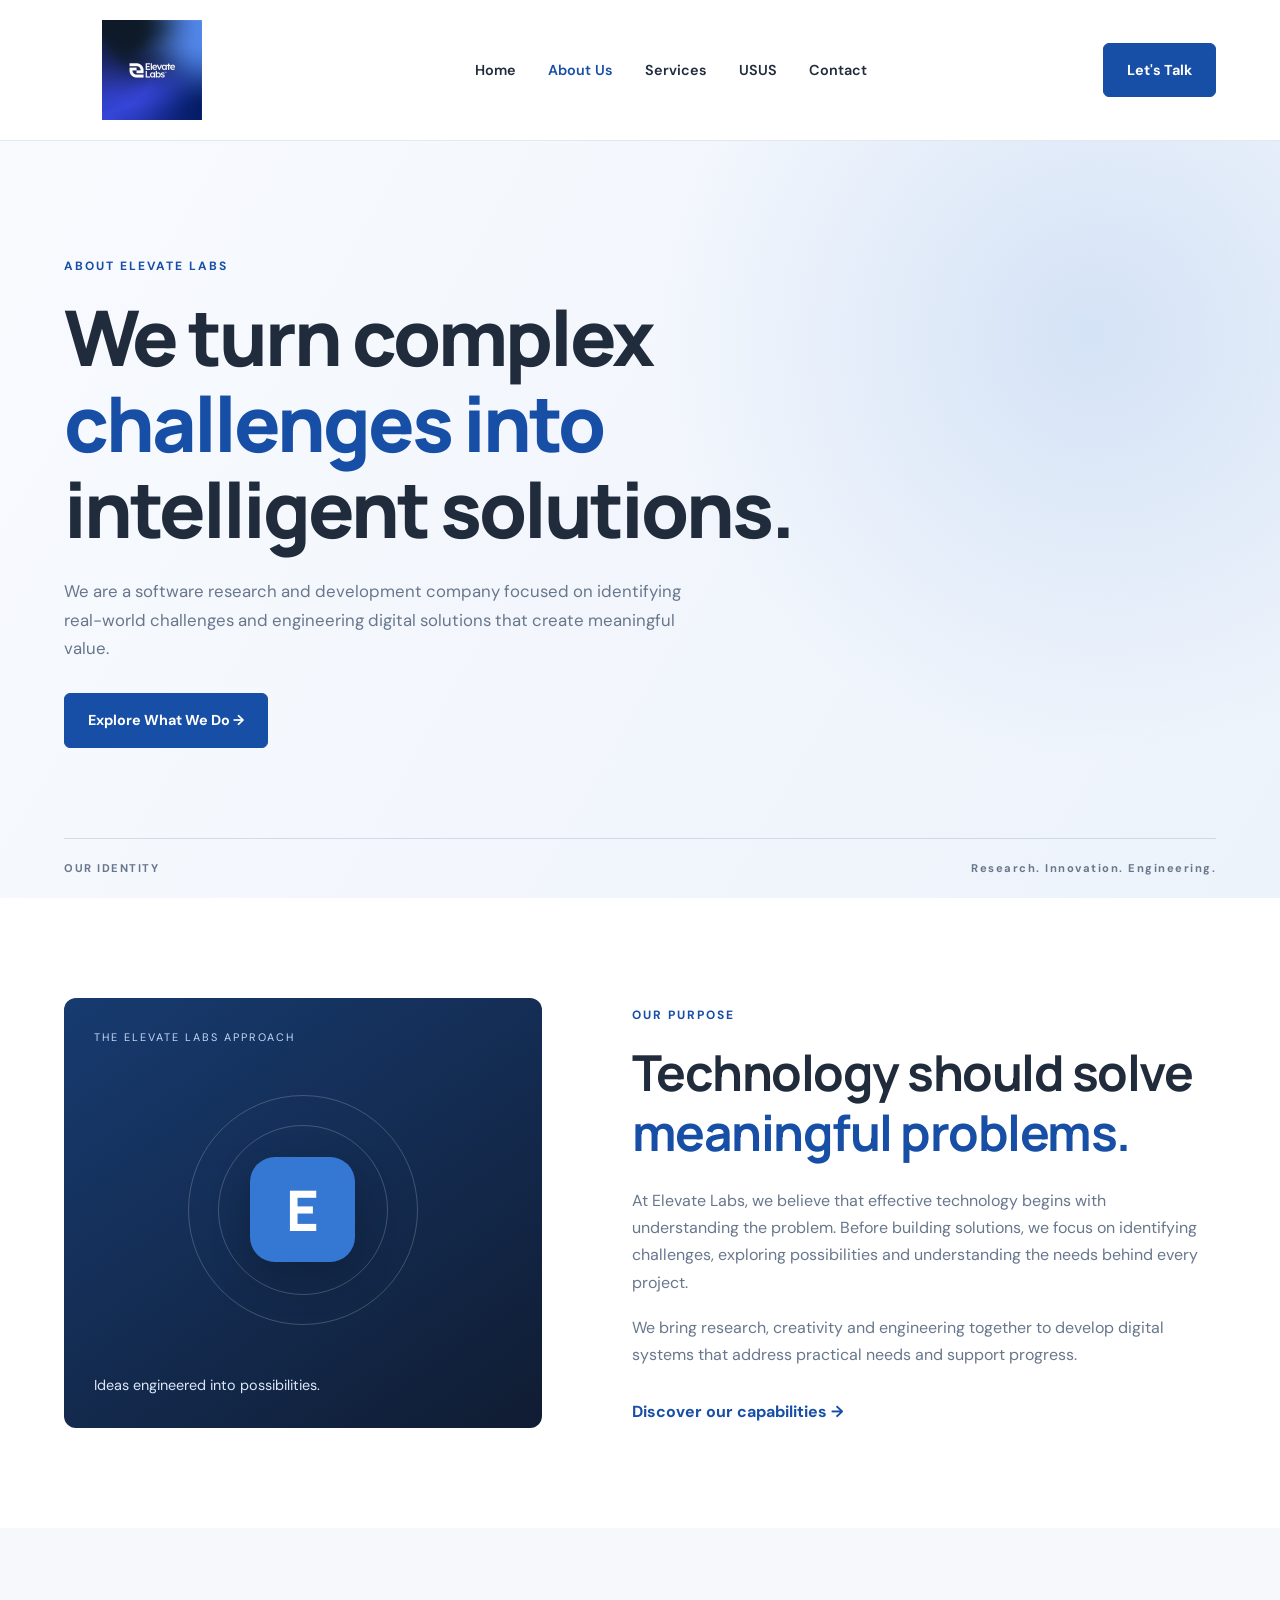
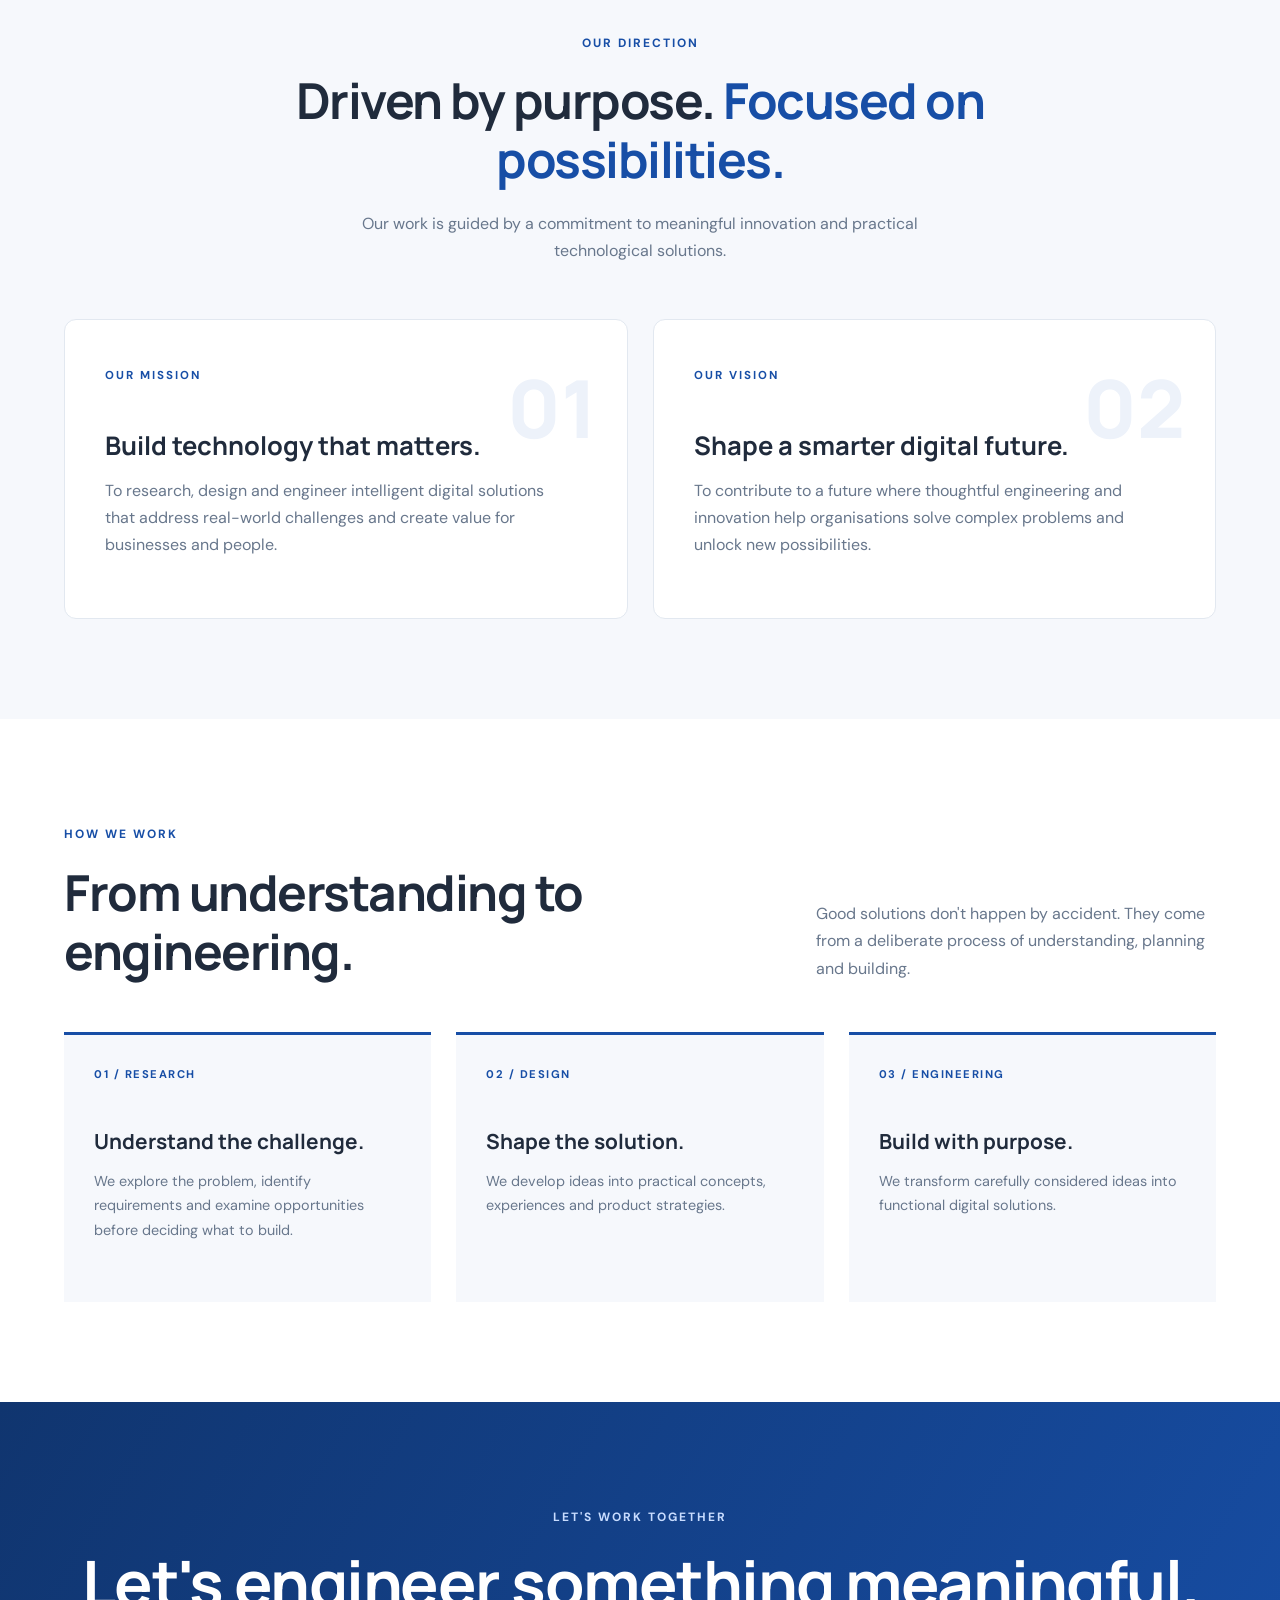
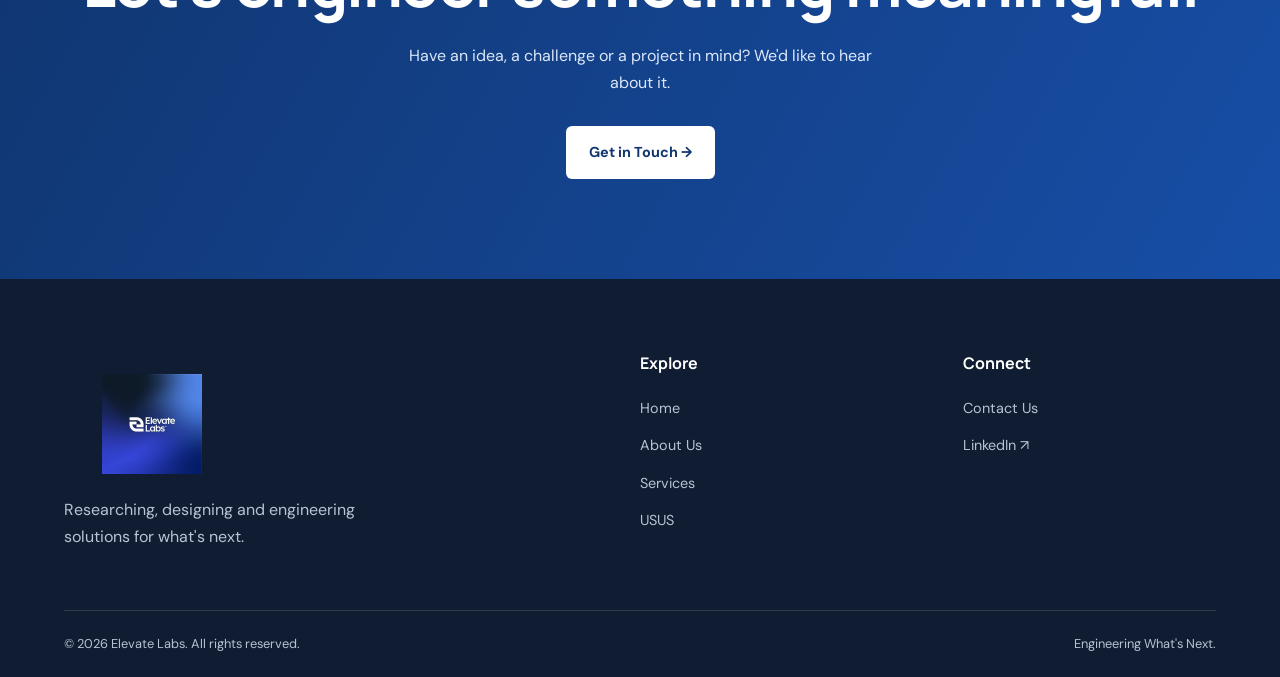
==== about.html @ 9616dcf6 "commit 2" ====
<!DOCTYPE html>
<html lang="en">

<head>
    <meta charset="UTF-8">
    <meta name="viewport" content="width=device-width, initial-scale=1.0">

    <meta name="description" content="Discover Elevate Labs, a software research and development company focused on engineering solutions to real-world challenges.">

    <title>About Us | Elevate Labs</title>

    <!-- Google Fonts -->
    <link rel="preconnect" href="https://fonts.googleapis.com">
    <link rel="preconnect" href="https://fonts.gstatic.com" crossorigin>

    <link href="https://fonts.googleapis.com/css2?family=DM+Sans:wght@400;500;600;700&family=Manrope:wght@400;500;600;700;800&display=swap" rel="stylesheet">

    <!-- Stylesheets -->
     <link rel="stylesheet" href="style.css">
    <link rel="stylesheet" href="about.css">
    
</head>

<body>

    <!-- HEADER -->
    <header class="header">

        <nav class="navbar container">

            <a href="index.html" class="logo">
                <img src="/images/image.png" alt="Elevate Labs logo">
            </a>

            <button
                class="menu-toggle"
                id="menu-toggle"
                aria-label="Open navigation"
                aria-expanded="false"
                aria-controls="nav-links">

                <span></span>
                <span></span>
                <span></span>

            </button>

            <ul class="nav-links" id="nav-links">

                <li><a href="index.html">Home</a></li>

                <li>
                    <a href="about.html" class="active" aria-current="page">
                        About Us
                    </a>
                </li>

                <li><a href="services.html">Services</a></li>

                <li><a href="product.html">USUS</a></li>

                <li><a href="contact.html">Contact</a></li>

            </ul>

            <a href="contact.html" class="btn btn-primary nav-cta">
                Let's Talk
            </a>

        </nav>

    </header>


    <main>

        <!-- ABOUT HERO -->
        <section class="about-hero">

            <div class="container about-hero-content">

                <span class="eyebrow">ABOUT ELEVATE LABS</span>

                <h1>
                    We turn complex
                    <span>challenges into</span>
                    intelligent solutions.
                </h1>

                <p>
                    We are a software research and development company
                    focused on identifying real-world challenges and
                    engineering digital solutions that create meaningful
                    value.
                </p>

                <a href="services.html" class="btn btn-primary">
                    Explore What We Do &rarr;
                </a>

            </div>

            <div class="about-hero-bottom container">
                <span>OUR IDENTITY</span>
                <span>Research. Innovation. Engineering.</span>
            </div>

        </section>


        <!-- COMPANY PURPOSE -->
        <section class="purpose section-padding">

            <div class="container purpose-grid">

                <div class="purpose-visual">

                    <div class="purpose-image-card">

                        <span class="visual-caption">
                            THE ELEVATE LABS APPROACH
                        </span>

                        <div class="purpose-graphic">

                            <div class="graphic-circle circle-one"></div>

                            <div class="graphic-circle circle-two"></div>

                            <div class="graphic-core">
                                <span>E</span>
                            </div>

                        </div>

                        <p>Ideas engineered into possibilities.</p>

                    </div>

                </div>


                <article class="purpose-content">

                    <span class="eyebrow">OUR PURPOSE</span>

                    <h2>
                        Technology should solve
                        <span>meaningful problems.</span>
                    </h2>

                    <p>
                        At Elevate Labs, we believe that effective
                        technology begins with understanding the
                        problem. Before building solutions, we focus
                        on identifying challenges, exploring
                        possibilities and understanding the needs
                        behind every project.
                    </p>

                    <p>
                        We bring research, creativity and engineering
                        together to develop digital systems that
                        address practical needs and support progress.
                    </p>

                    <a href="services.html" class="text-link">
                        Discover our capabilities &rarr;
                    </a>

                </article>

            </div>

        </section>


        <!-- MISSION AND VISION -->
        <section class="mission-vision section-padding">

            <div class="container">

                <div class="section-heading-center">

                    <span class="eyebrow">OUR DIRECTION</span>

                    <h2>
                        Driven by purpose.
                        <span>Focused on possibilities.</span>
                    </h2>

                    <p>
                        Our work is guided by a commitment to
                        meaningful innovation and practical
                        technological solutions.
                    </p>

                </div>


                <div class="direction-grid">

                    <article class="direction-card">

                        <div class="direction-number">01</div>

                        <span class="direction-label">OUR MISSION</span>

                        <h3>Build technology that matters.</h3>

                        <p>
                            To research, design and engineer
                            intelligent digital solutions that
                            address real-world challenges and
                            create value for businesses and people.
                        </p>

                    </article>


                    <article class="direction-card">

                        <div class="direction-number">02</div>

                        <span class="direction-label">OUR VISION</span>

                        <h3>Shape a smarter digital future.</h3>

                        <p>
                            To contribute to a future where
                            thoughtful engineering and innovation
                            help organisations solve complex
                            problems and unlock new possibilities.
                        </p>

                    </article>

                </div>

            </div>

        </section>


        <!-- OUR APPROACH -->
        <section class="approach section-padding">

            <div class="container">

                <div class="approach-heading">

                    <div>
                        <span class="eyebrow">HOW WE WORK</span>

                        <h2>
                            From understanding
                            to engineering.
                        </h2>
                    </div>

                    <p>
                        Good solutions don't happen by accident.
                        They come from a deliberate process of
                        understanding, planning and building.
                    </p>

                </div>


                <div class="approach-grid">

                    <article class="approach-card">

                        <span class="approach-number">01 / RESEARCH</span>

                        <h3>Understand the challenge.</h3>

                        <p>
                            We explore the problem, identify
                            requirements and examine opportunities
                            before deciding what to build.
                        </p>

                    </article>


                    <article class="approach-card">

                        <span class="approach-number">02 / DESIGN</span>

                        <h3>Shape the solution.</h3>

                        <p>
                            We develop ideas into practical
                            concepts, experiences and product
                            strategies.
                        </p>

                    </article>


                    <article class="approach-card">

                        <span class="approach-number">03 / ENGINEERING</span>

                        <h3>Build with purpose.</h3>

                        <p>
                            We transform carefully considered
                            ideas into functional digital
                            solutions.
                        </p>

                    </article>

                </div>

            </div>

        </section>


        <!-- CTA -->
        <section class="cta-section section-padding">

            <div class="container cta-content">

                <span class="eyebrow">LET'S WORK TOGETHER</span>

                <h2>
                    Let's engineer
                    something meaningful.
                </h2>

                <p>
                    Have an idea, a challenge or a project in mind?
                    We'd like to hear about it.
                </p>

                <a href="contact.html" class="btn btn-light">
                    Get in Touch &rarr;
                </a>

            </div>

        </section>

    </main>


    <!-- FOOTER -->
    <footer class="footer">

        <div class="container footer-content">

            <div class="footer-brand">

                <a href="index.html" class="logo">
                    <img src="/images/image.png" alt="Elevate Labs logo">
                </a>

                <p>
                    Researching, designing and engineering
                    solutions for what's next.
                </p>

            </div>


            <div class="footer-links">

                <h4>Explore</h4>

                <a href="index.html">Home</a>
                <a href="about.html">About Us</a>
                <a href="services.html">Services</a>
                <a href="product.html">USUS</a>

            </div>


            <div class="footer-links">

                <h4>Connect</h4>

                <a href="contact.html">Contact Us</a>

                <a
                    href="https://www.linkedin.com/company/elevatelabs-dev/"
                    target="_blank"
                    rel="noopener noreferrer">
                    LinkedIn ↗
                </a>

            </div>

        </div>


        <div class="container footer-bottom">

            <p>&copy; 2026 Elevate Labs. All rights reserved.</p>

            <p>Engineering What's Next.</p>

        </div>

    </footer>


    <!-- JAVASCRIPT -->
    <script src="js/navigation.js" defer></script>
    <script src="js/main.js" defer></script>

</body>
</html>
---- style.css ----
/* =========================
   GLOBAL DESIGN SYSTEM
========================= */

:root {
    /* Brand colours */
    --primary: #174EA6;
    --primary-light: #3478D4;
    --primary-dark: #10356F;

    --navy: #101C32;
    --navy-light: #172944;

    --white: #FFFFFF;
    --off-white: #F6F8FC;
    --text: #202B3C;
    --muted: #68778C;
    --border: #E2E8F0;

    /* Typography */
    --heading-font: "Manrope", sans-serif;
    --body-font: "DM Sans", sans-serif;

    /* Layout */
    --container: 1200px;
    --section-padding: 100px;

    /* Effects */
    --transition: all 0.3s ease;
    --shadow: 0 15px 40px rgba(16, 28, 50, 0.08);
}

.header.scrolled {
    box-shadow: 0 5px 20px rgba(16, 28, 50, 0.08);
}

/* =========================
   RESET
========================= */

* {
    margin: 0;
    padding: 0;
    box-sizing: border-box;
}

html {
    scroll-behavior: smooth;
}

body {
    font-family: var(--body-font);
    color: var(--text);
    background: var(--white);
    line-height: 1.7;
}

a {
    text-decoration: none;
    color: inherit;
}

ul {
    list-style: none;
}

button,
input,
textarea,
select {
    font: inherit;
}

img {
    display: block;
    max-width: 100%;
}


/* =========================
   REUSABLE LAYOUT
========================= */

.container {
    width: min(var(--container), 90%);
    margin-inline: auto;
}

.section-padding {
    padding-block: var(--section-padding);
}

.eyebrow {
    display: inline-block;
    color: var(--primary);
    font-size: 0.75rem;
    font-weight: 700;
    letter-spacing: 2px;
    text-transform: uppercase;
    margin-bottom: 18px;
}

h1,
h2,
h3,
h4 {
    font-family: var(--heading-font);
    line-height: 1.2;
}

h2 {
    font-size: clamp(2rem, 4vw, 3.1rem);
    font-weight: 700;
    letter-spacing: -1.5px;
}

p {
    color: var(--muted);
}


/* =========================
   BUTTONS
========================= */

.btn {
    display: inline-flex;
    align-items: center;
    justify-content: center;
    gap: 10px;
    padding: 14px 23px;
    border-radius: 6px;
    font-size: 0.9rem;
    font-weight: 700;
    transition: var(--transition);
}

.btn-primary {
    background: var(--primary);
    color: var(--white);
    border: 1px solid var(--primary);
}

.btn-primary:hover {
    background: var(--primary-dark);
    border-color: var(--primary-dark);
    transform: translateY(-3px);
}

.btn-secondary {
    border: 1px solid var(--border);
    color: var(--text);
    background: transparent;
}

.btn-secondary:hover {
    border-color: var(--primary);
    color: var(--primary);
}

.btn-light {
    background: var(--white);
    color: var(--primary-dark);
}

.btn-light:hover {
    background: var(--off-white);
    transform: translateY(-3px);
}

.text-link {
    display: inline-flex;
    align-items: center;
    gap: 10px;
    color: var(--primary);
    font-weight: 700;
    transition: var(--transition);
}

.text-link:hover {
    gap: 15px;
}


/* =========================
   NAVIGATION
========================= */

.header {
    position: sticky;
    top: 0;
    z-index: 100;
    background: rgba(255, 255, 255, 0.96);
    border-bottom: 1px solid var(--border);
    backdrop-filter: blur(12px);
}

.navbar {
    min-height: 82px;
    display: flex;
    align-items: center;
    justify-content: space-between;
    gap: 30px;
}

.logo img {
    width: 175px;
    height: 100px;
    object-fit: contain;
    margin: 20px 0;
}

.nav-links {
    display: flex;
    align-items: center;
    gap: 32px;
}

.nav-links a {
    color: var(--text);
    font-size: 0.9rem;
    font-weight: 600;
    transition: var(--transition);
}

.nav-links a:hover,
.nav-links a.active {
    color: var(--primary);
}

.menu-toggle {
    display: none;
    width: 42px;
    height: 42px;
    border: 0;
    background: transparent;
    cursor: pointer;
    flex-direction: column;
    justify-content: center;
    align-items: center;
    gap: 6px;
}

.menu-toggle span {
    display: block;
    width: 25px;
    height: 2px;
    background: var(--navy);
    transition: var(--transition);
}


/* =========================
   FOOTER
========================= */

.footer {
    background: var(--navy);
    color: var(--white);
    padding-top: 75px;
}

.footer-content {
    display: grid;
    grid-template-columns: 2fr 1fr 1fr;
    gap: 70px;
    padding-bottom: 60px;
}

.footer-brand .logo img {
    filter: none;
    margin-bottom: 22px;
}

.footer-brand p {
    max-width: 330px;
    color: #B7C3D4;
}

.footer-links {
    display: flex;
    flex-direction: column;
    gap: 13px;
}

.footer-links h4 {
    margin-bottom: 10px;
    font-size: 1rem;
}

.footer-links a {
    width: fit-content;
    color: #B7C3D4;
    font-size: 0.9rem;
    transition: var(--transition);
}

.footer-links a:hover {
    color: var(--white);
}

.footer-bottom {
    border-top: 1px solid rgba(255, 255, 255, 0.13);
    padding-block: 22px;
    display: flex;
    justify-content: space-between;
    gap: 20px;
}

.footer-bottom p {
    color: #B7C3D4;
    font-size: 0.8rem;
}


/* =========================
   HERO SECTION
========================= */

.hero {
    position: relative;
    min-height: 680px;
    display: flex;
    flex-direction: column;
    justify-content: center;
    overflow: hidden;
    background: linear-gradient(
        115deg,
        #F8FAFE 0%,
        #EEF4FC 55%,
        #DCE9FA 100%
    );
}

.hero-background {
    position: absolute;
    width: 550px;
    height: 550px;
    right: -100px;
    top: 20px;
    border-radius: 50%;
    background: radial-gradient(
        circle,
        rgba(52, 120, 212, 0.18),
        transparent 70%
    );
}

.hero-content {
    position: relative;
    z-index: 1;
    display: grid;
    grid-template-columns: 1.1fr 0.9fr;
    align-items: center;
    gap: 60px;
    padding-block: 100px 70px;
}

.hero-text h1 {
    max-width: 700px;
    font-size: clamp(3rem, 6vw, 5.2rem);
    font-weight: 800;
    letter-spacing: -4px;
    line-height: 1.08;
    margin-bottom: 25px;
}

.hero-text h1 span {
    display: block;
    color: var(--primary);
}

.hero-text > p {
    max-width: 560px;
    font-size: 1.05rem;
    margin-bottom: 32px;
}

.hero-buttons {
    display: flex;
    flex-wrap: wrap;
    gap: 14px;
}

.hero-visual {
    position: relative;
    min-height: 390px;
    display: grid;
    place-items: center;
}

.visual-glow {
    position: absolute;
    width: 340px;
    height: 340px;
    border-radius: 50%;
    background: rgba(52, 120, 212, 0.2);
    filter: blur(70px);
}

.visual-card {
    position: relative;
    z-index: 1;
    width: min(100%, 360px);
    min-height: 350px;
    padding: 35px;
    display: flex;
    flex-direction: column;
    justify-content: space-between;
    color: var(--white);
    border-radius: 18px;
    background: linear-gradient(
        145deg,
        #173B70,
        #10213B 75%
    );
    box-shadow: 0 30px 70px rgba(16, 35, 64, 0.25);
    transform: rotate(3deg);
}

.visual-label {
    font-size: 0.7rem;
    letter-spacing: 3px;
    color: #B8D4FF;
}

.visual-symbol {
    width: 110px;
    height: 110px;
    display: grid;
    place-items: center;
    border: 1px solid rgba(255, 255, 255, 0.3);
    border-radius: 25px;
    background: rgba(255, 255, 255, 0.08);
    font-family: var(--heading-font);
    font-size: 4rem;
    font-weight: 800;
}

.visual-card h3 {
    max-width: 250px;
    font-size: 1.6rem;
}

.visual-card p {
    color: #C7D6EA;
    font-size: 0.85rem;
}

.floating-tag {
    position: absolute;
    z-index: 2;
    padding: 12px 17px;
    border: 1px solid var(--border);
    border-radius: 7px;
    background: var(--white);
    color: var(--text);
    font-size: 0.8rem;
    font-weight: 700;
    box-shadow: var(--shadow);
}

.tag-one {
    top: 55px;
    left: 0;
}

.tag-one span {
    display: inline-block;
    width: 8px;
    height: 8px;
    margin-right: 7px;
    border-radius: 50%;
    background: #27AE72;
}

.tag-two {
    right: 0;
    bottom: 55px;
}

.hero-bottom {
    position: relative;
    z-index: 1;
    display: flex;
    justify-content: space-between;
    padding-block: 20px;
    border-top: 1px solid rgba(23, 59, 112, 0.15);
    color: var(--muted);
    font-size: 0.7rem;
    font-weight: 700;
    letter-spacing: 1px;
}


/* =========================
   INTRODUCTION
========================= */

.intro-grid {
    display: grid;
    grid-template-columns: 1fr 1fr;
    align-items: start;
    gap: 100px;
}

.section-heading h2 {
    max-width: 500px;
}

.section-heading h2 span {
    color: var(--primary);
}

.intro-article p {
    margin-bottom: 20px;
    font-size: 1rem;
}

.intro-article .text-link {
    margin-top: 12px;
}


/* =========================
   SERVICES PREVIEW
========================= */

.services-preview {
    background: var(--off-white);
}

.section-top {
    display: flex;
    justify-content: space-between;
    align-items: end;
    gap: 30px;
    margin-bottom: 50px;
}

.section-top h2 {
    margin-top: 5px;
}

.services-grid {
    display: grid;
    grid-template-columns: repeat(4, 1fr);
    gap: 20px;
}

.service-card {
    min-height: 270px;
    padding: 28px 23px;
    border: 1px solid var(--border);
    border-radius: 10px;
    background: var(--white);
    transition: var(--transition);
}

.service-card:hover {
    transform: translateY(-7px);
    border-color: var(--primary-light);
    box-shadow: var(--shadow);
}

.service-number {
    display: inline-block;
    margin-bottom: 35px;
    color: var(--primary);
    font-size: 0.8rem;
    font-weight: 700;
}

.service-card h3 {
    margin-bottom: 13px;
    font-size: 1.15rem;
}

.service-card p {
    margin-bottom: 22px;
    font-size: 0.87rem;
}

.service-card a {
    color: var(--primary);
    font-size: 0.82rem;
    font-weight: 700;
}


/* =========================
   USUS PRODUCT PREVIEW
========================= */

.product-grid {
    display: grid;
    grid-template-columns: 1fr 1fr;
    align-items: center;
    gap: 80px;
}

.product-content h2 {
    margin-bottom: 20px;
    font-size: clamp(2.5rem, 5vw, 4rem);
}

.product-content h2 span {
    color: var(--primary);
}

.product-content p {
    max-width: 510px;
    margin-bottom: 30px;
}

.product-visual {
    min-height: 380px;
    display: grid;
    place-items: center;
    overflow: hidden;
    border-radius: 16px;
    background: linear-gradient(
        145deg,
        #E8F0FC,
        #F5F8FD
    );
}

.product-orbit {
    position: relative;
    width: 260px;
    height: 260px;
    display: grid;
    place-items: center;
}

.product-core {
    position: relative;
    z-index: 2;
    width: 120px;
    height: 120px;
    display: grid;
    place-items: center;
    border-radius: 30px;
    background: var(--primary);
    color: var(--white);
    font-family: var(--heading-font);
    font-size: 1.8rem;
    font-weight: 800;
    box-shadow: 0 15px 45px rgba(23, 78, 166, 0.3);
}

.orbit {
    position: absolute;
    border: 1px solid rgba(23, 78, 166, 0.25);
    border-radius: 50%;
}

.orbit-one {
    width: 200px;
    height: 200px;
}

.orbit-two {
    width: 260px;
    height: 260px;
}


/* =========================
   CALL TO ACTION
========================= */

.cta-section {
    background: linear-gradient(
        120deg,
        var(--primary-dark),
        var(--primary)
    );
    text-align: center;
}

.cta-content .eyebrow {
    color: #C8DCFF;
}

.cta-content h2 {
    margin-bottom: 20px;
    color: var(--white);
    font-size: clamp(2.5rem, 5vw, 4rem);
}

.cta-content p {
    max-width: 500px;
    margin: 0 auto 30px;
    color: #DCE8FA;
}

.cta-content .btn {
    margin-inline: auto;
}

/* TABLETS */

@media (max-width: 992px) {

    :root {
        --section-padding: 80px;
    }

    .nav-links {
        gap: 18px;
    }

    .hero-content {
        gap: 30px;
    }

    .hero-text h1 {
        letter-spacing: -2px;
    }

    .services-grid {
        grid-template-columns: repeat(2, 1fr);
    }

    .intro-grid,
    .product-grid {
        gap: 50px;
    }

}


/* MOBILE */

@media (max-width: 768px) {

    :root {
        --section-padding: 65px;
    }

    .navbar {
        min-height: 72px;
    }

    .logo img {
        width: 145px;
    }

    .menu-toggle {
        display: flex;
        order: 3;
    }

    .nav-cta {
        display: none;
    }

    .nav-links {
        position: absolute;
        top: 72px;
        left: 0;
        width: 100%;
        display: none;
        flex-direction: column;
        align-items: flex-start;
        gap: 0;
        padding: 15px 5% 25px;
        background: var(--white);
        border-bottom: 1px solid var(--border);
        box-shadow: var(--shadow);
    }

    .nav-links.show {
        display: flex;
    }

    .nav-links li {
        width: 100%;
    }

    .nav-links a {
        display: block;
        padding-block: 13px;
    }

    .menu-toggle.active span:nth-child(1) {
        transform: translateY(8px) rotate(45deg);
    }

    .menu-toggle.active span:nth-child(2) {
        opacity: 0;
    }

    .menu-toggle.active span:nth-child(3) {
        transform: translateY(-8px) rotate(-45deg);
    }

    .hero {
        min-height: auto;
    }

    .hero-content {
        grid-template-columns: 1fr;
        padding-block: 80px 55px;
    }

    .hero-text h1 {
        font-size: clamp(2.8rem, 10vw, 4rem);
    }

    .hero-visual {
        min-height: 370px;
    }

    .intro-grid,
    .product-grid {
        grid-template-columns: 1fr;
        gap: 35px;
    }

    .section-top {
        align-items: flex-start;
        flex-direction: column;
    }

    .services-grid {
        grid-template-columns: 1fr 1fr;
    }

    .footer-content {
        grid-template-columns: 1fr 1fr;
        gap: 45px;
    }

    .footer-brand {
        grid-column: 1 / -1;
    }

}


/* SMALL PHONES */

@media (max-width: 480px) {

    .container {
        width: 90%;
    }

    .hero-text h1 {
        font-size: 2.65rem;
    }

    .hero-text > p {
        font-size: 0.95rem;
    }

    .hero-buttons {
        flex-direction: column;
        align-items: stretch;
    }

    .hero-buttons .btn {
        width: 100%;
    }

    .hero-visual {
        min-height: 340px;
    }

    .visual-card {
        width: 85%;
        min-height: 310px;
        padding: 25px;
    }

    .tag-one {
        left: -5px;
    }

    .tag-two {
        right: -5px;
    }

    .hero-bottom {
        flex-direction: column;
        gap: 8px;
    }

    .services-grid {
        grid-template-columns: 1fr;
    }

    .product-visual {
        min-height: 310px;
    }

    .footer-content {
        grid-template-columns: 1fr;
    }

    .footer-brand {
        grid-column: auto;
    }

    .footer-bottom {
        flex-direction: column;
        gap: 8px;
    }

}
---- about.css ----
/* =========================
   ABOUT HERO
========================= */

.about-hero {
    position: relative;
    min-height: 560px;
    display: flex;
    flex-direction: column;
    justify-content: center;
    overflow: hidden;
    background:
        radial-gradient(
            circle at 85% 25%,
            rgba(52, 120, 212, 0.15),
            transparent 35%
        ),
        linear-gradient(120deg, #F8FAFE, #EDF3FB);
}

.about-hero-content {
    padding-block: 110px 90px;
}

.about-hero-content h1 {
    max-width: 850px;
    margin-bottom: 25px;
    font-size: clamp(3rem, 6vw, 5rem);
    line-height: 1.12;
    letter-spacing: -3px;
    font-weight: 800;
}

.about-hero-content h1 span {
    color: var(--primary);
}

.about-hero-content p {
    max-width: 620px;
    margin-bottom: 30px;
    font-size: 1.05rem;
}

.about-hero-bottom {
    display: flex;
    justify-content: space-between;
    gap: 20px;
    padding-block: 20px;
    border-top: 1px solid rgba(23, 59, 112, 0.15);
    color: var(--muted);
    font-size: 0.7rem;
    font-weight: 700;
    letter-spacing: 1.5px;
}


/* =========================
   PURPOSE
========================= */

.purpose-grid {
    display: grid;
    grid-template-columns: 0.9fr 1.1fr;
    align-items: center;
    gap: 90px;
}

.purpose-image-card {
    position: relative;
    min-height: 430px;
    padding: 30px;
    display: flex;
    flex-direction: column;
    justify-content: space-between;
    overflow: hidden;
    border-radius: 12px;
    color: var(--white);
    background: linear-gradient(
        145deg,
        #173B70,
        #101C32
    );
}

.visual-caption {
    font-size: 0.68rem;
    letter-spacing: 2px;
    color: #C4D9F8;
}

.purpose-graphic {
    position: relative;
    min-height: 230px;
    display: grid;
    place-items: center;
}

.graphic-circle {
    position: absolute;
    border: 1px solid rgba(255, 255, 255, 0.2);
    border-radius: 50%;
}

.circle-one {
    width: 170px;
    height: 170px;
}

.circle-two {
    width: 230px;
    height: 230px;
}

.graphic-core {
    position: relative;
    z-index: 2;
    width: 105px;
    height: 105px;
    display: grid;
    place-items: center;
    border-radius: 25px;
    background: var(--primary-light);
    font-family: var(--heading-font);
    font-size: 3.5rem;
    font-weight: 800;
    box-shadow: 0 15px 40px rgba(0, 0, 0, 0.2);
}

.purpose-image-card > p {
    color: #DCE8FA;
    font-size: 0.9rem;
}

.purpose-content h2 {
    margin-bottom: 25px;
}

.purpose-content h2 span {
    color: var(--primary);
}

.purpose-content > p {
    margin-bottom: 18px;
}

.purpose-content .text-link {
    margin-top: 12px;
}


/* =========================
   MISSION AND VISION
========================= */

.mission-vision {
    background: var(--off-white);
}

.section-heading-center {
    max-width: 700px;
    margin: 0 auto 55px;
    text-align: center;
}

.section-heading-center h2 {
    margin-bottom: 20px;
}

.section-heading-center h2 span {
    color: var(--primary);
}

.section-heading-center > p {
    max-width: 560px;
    margin-inline: auto;
}

.direction-grid {
    display: grid;
    grid-template-columns: repeat(2, 1fr);
    gap: 25px;
}

.direction-card {
    position: relative;
    min-height: 300px;
    padding: 40px;
    overflow: hidden;
    border: 1px solid var(--border);
    border-radius: 12px;
    background: var(--white);
    transition: var(--transition);
}

.direction-card:hover {
    transform: translateY(-5px);
    box-shadow: var(--shadow);
    border-color: var(--primary-light);
}

.direction-number {
    position: absolute;
    top: 20px;
    right: 30px;
    color: #EDF2FA;
    font-family: var(--heading-font);
    font-size: 5rem;
    font-weight: 800;
}

.direction-label {
    position: relative;
    display: inline-block;
    margin-bottom: 45px;
    color: var(--primary);
    font-size: 0.72rem;
    font-weight: 700;
    letter-spacing: 2px;
}

.direction-card h3 {
    position: relative;
    margin-bottom: 15px;
    font-size: 1.6rem;
}

.direction-card p {
    position: relative;
    max-width: 450px;
}


/* =========================
   OUR APPROACH
========================= */

.approach-heading {
    display: flex;
    justify-content: space-between;
    align-items: end;
    gap: 60px;
    margin-bottom: 50px;
}

.approach-heading h2 {
    max-width: 550px;
}

.approach-heading > p {
    max-width: 400px;
}

.approach-grid {
    display: grid;
    grid-template-columns: repeat(3, 1fr);
    gap: 25px;
}

.approach-card {
    min-height: 270px;
    padding: 30px;
    border-top: 3px solid var(--primary);
    background: var(--off-white);
    transition: var(--transition);
}

.approach-card:hover {
    transform: translateY(-6px);
    box-shadow: var(--shadow);
}

.approach-number {
    display: block;
    margin-bottom: 45px;
    color: var(--primary);
    font-size: 0.7rem;
    font-weight: 700;
    letter-spacing: 1.5px;
}

.approach-card h3 {
    margin-bottom: 15px;
    font-size: 1.3rem;
}

.approach-card p {
    font-size: 0.9rem;
}


/* =========================
   ABOUT RESPONSIVENESS
========================= */

@media (max-width: 992px) {

    .purpose-grid {
        gap: 45px;
    }

    .approach-heading {
        gap: 30px;
    }

    .approach-grid {
        gap: 15px;
    }

    .approach-card {
        padding: 23px;
    }

}


@media (max-width: 768px) {

    .about-hero-content {
        padding-block: 85px 65px;
    }

    .about-hero-content h1 {
        font-size: clamp(2.8rem, 9vw, 4rem);
        letter-spacing: -2px;
    }

    .about-hero-bottom {
        flex-direction: column;
        gap: 8px;
    }

    .purpose-grid {
        grid-template-columns: 1fr;
        gap: 40px;
    }

    .purpose-image-card {
        min-height: 350px;
    }

    .direction-grid {
        grid-template-columns: 1fr;
    }

    .approach-heading {
        flex-direction: column;
        align-items: flex-start;
    }

    .approach-grid {
        grid-template-columns: 1fr;
    }

    .approach-card {
        min-height: auto;
    }

}


@media (max-width: 480px) {

    .about-hero-content h1 {
        font-size: 2.65rem;
    }

    .purpose-image-card {
        min-height: 320px;
    }

    .direction-card {
        min-height: 280px;
        padding: 28px;
    }

    .direction-number {
        font-size: 4rem;
    }

    .approach-card {
        padding: 25px;
    }

}
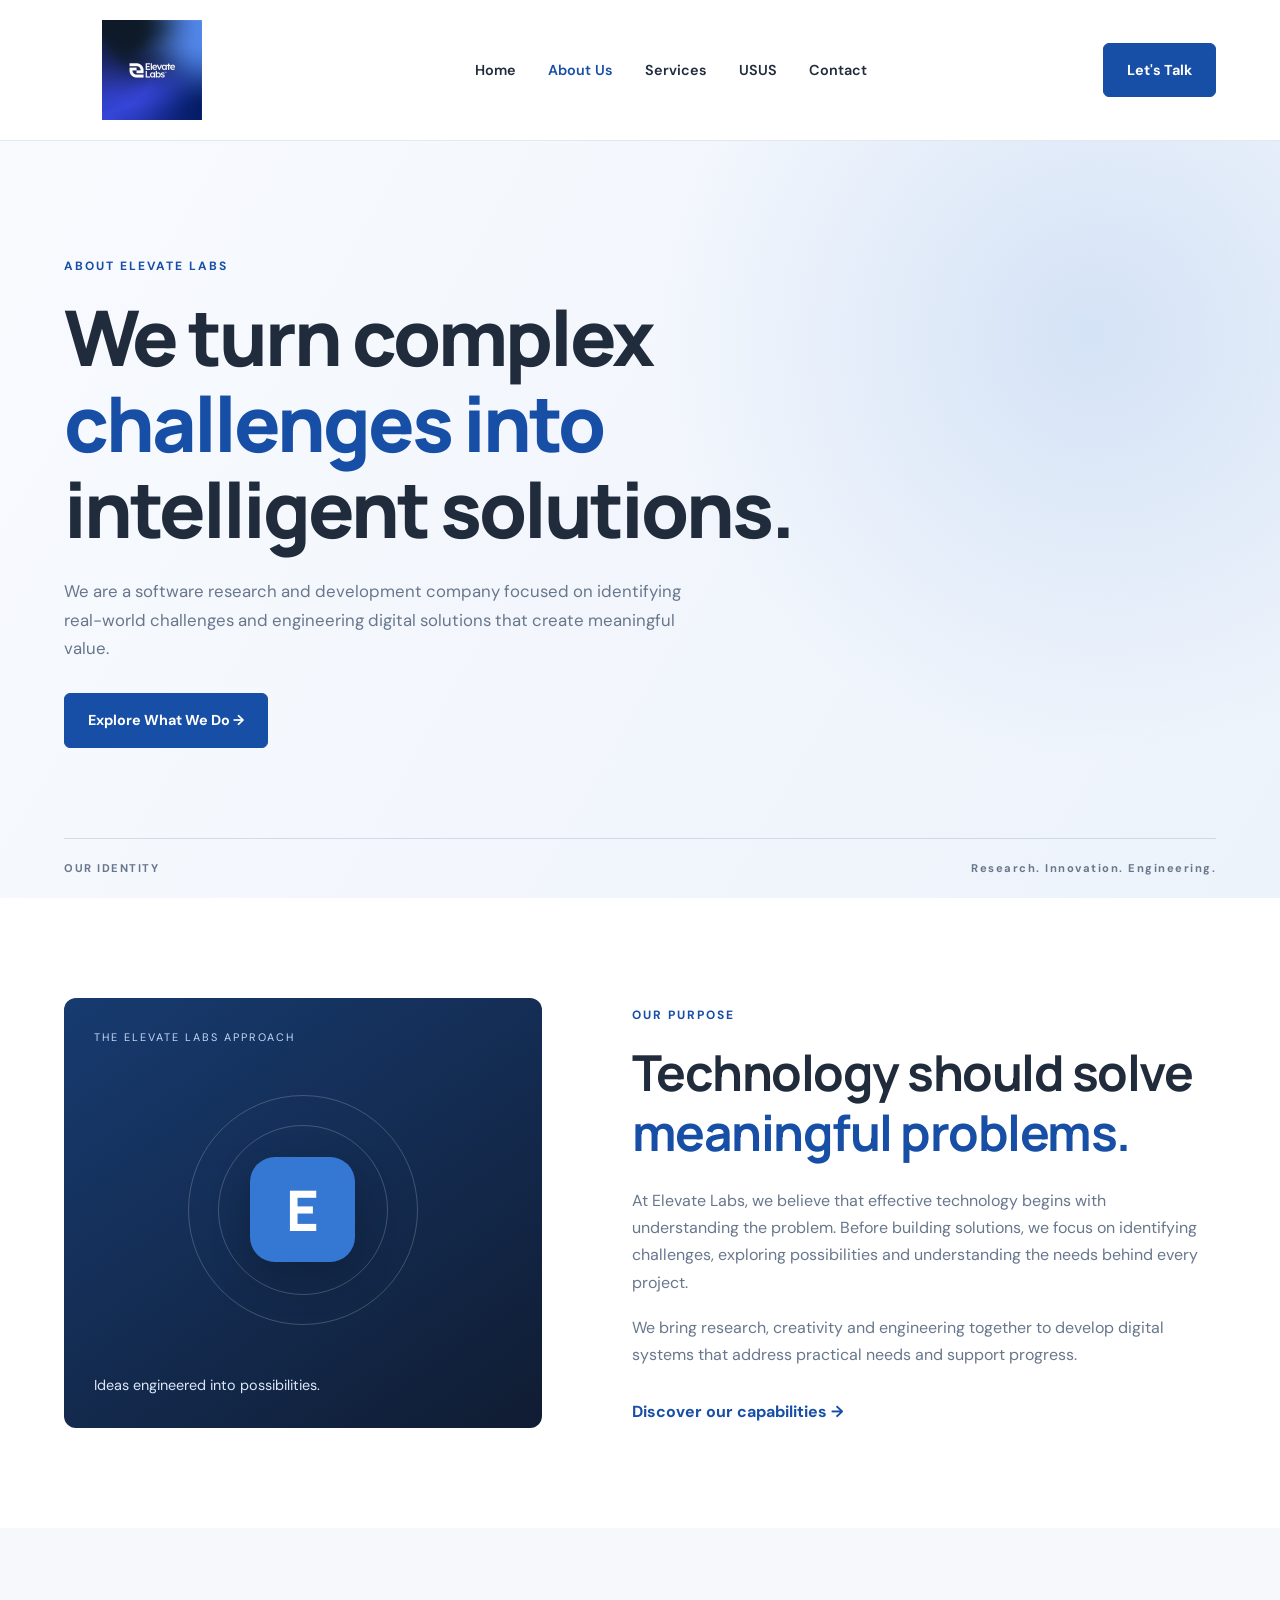
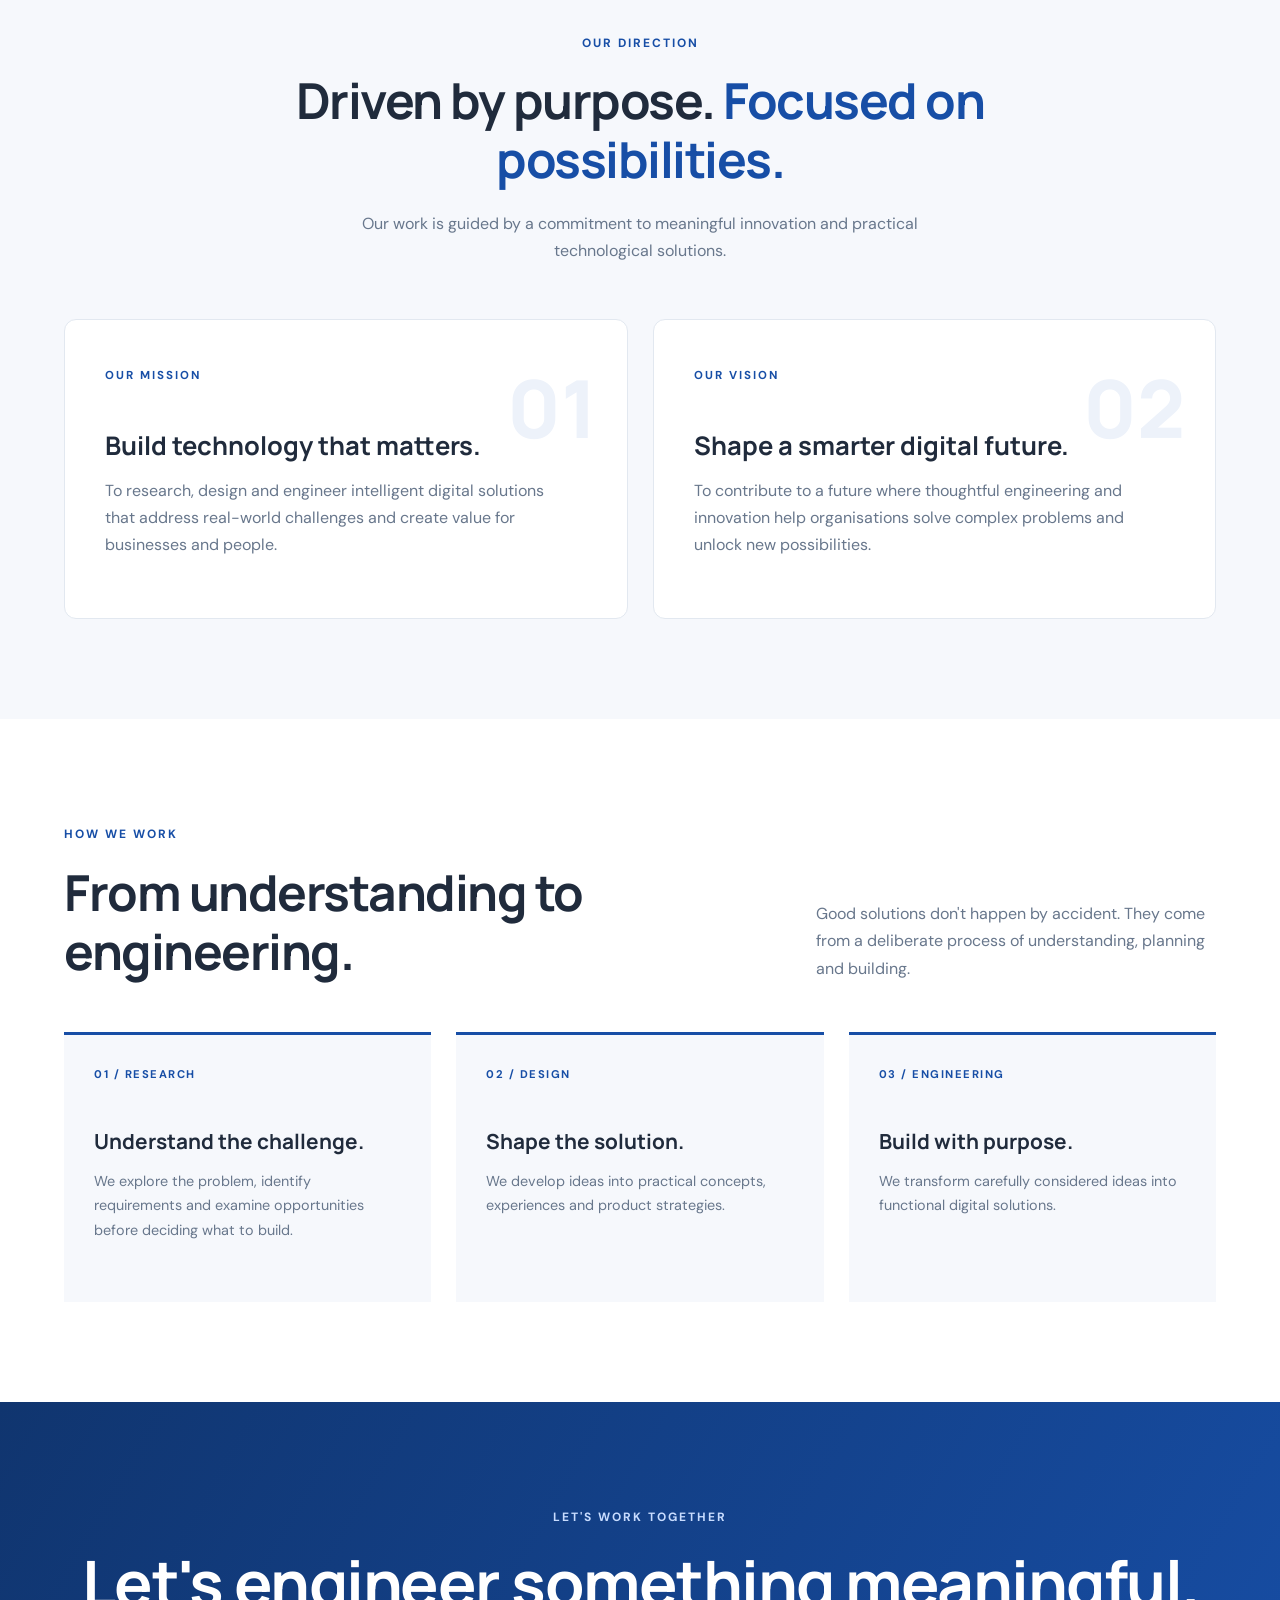
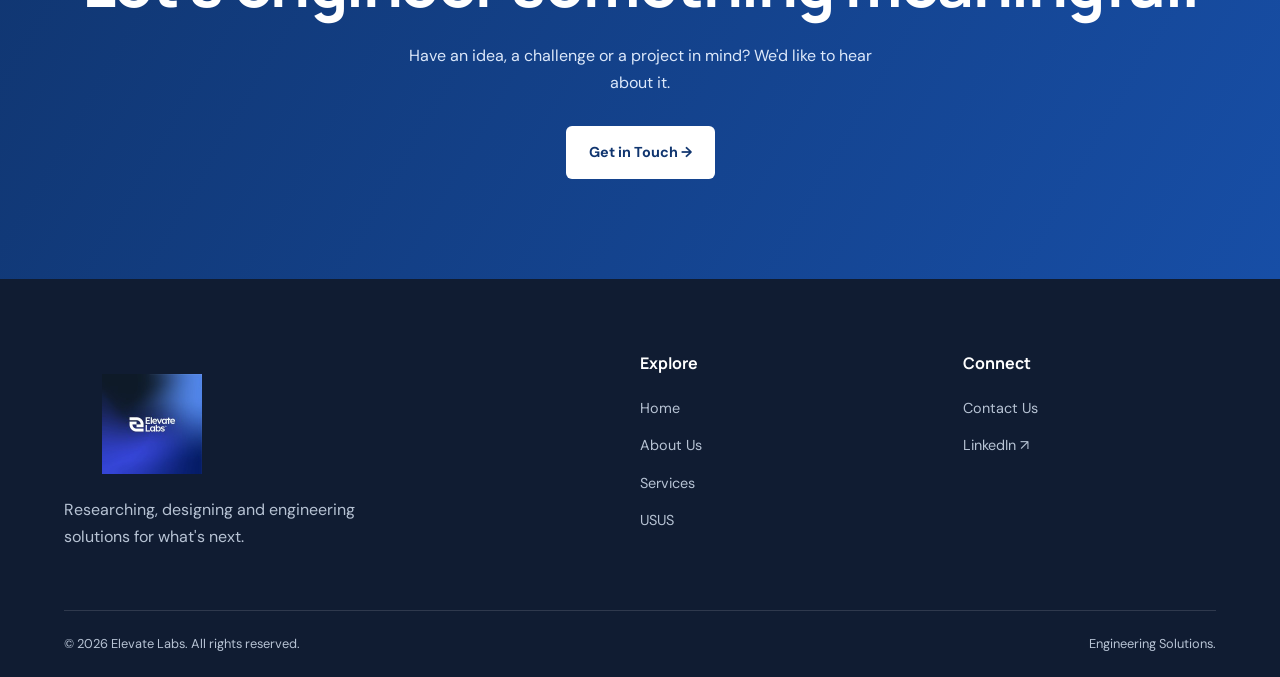
==== commit 43be8161: "go on" ====
--- a/about.html
+++ b/about.html
@@ -402,7 +402,7 @@
 
             <p>&copy; 2026 Elevate Labs. All rights reserved.</p>
 
-            <p>Engineering What's Next.</p>
+            <p>Engineering Solutions.</p>
 
         </div>
 
@@ -410,8 +410,7 @@
 
 
     <!-- JAVASCRIPT -->
-    <script src="js/navigation.js" defer></script>
-    <script src="js/main.js" defer></script>
+    <script src="script.js" defer></script>
 
 </body>
 </html>
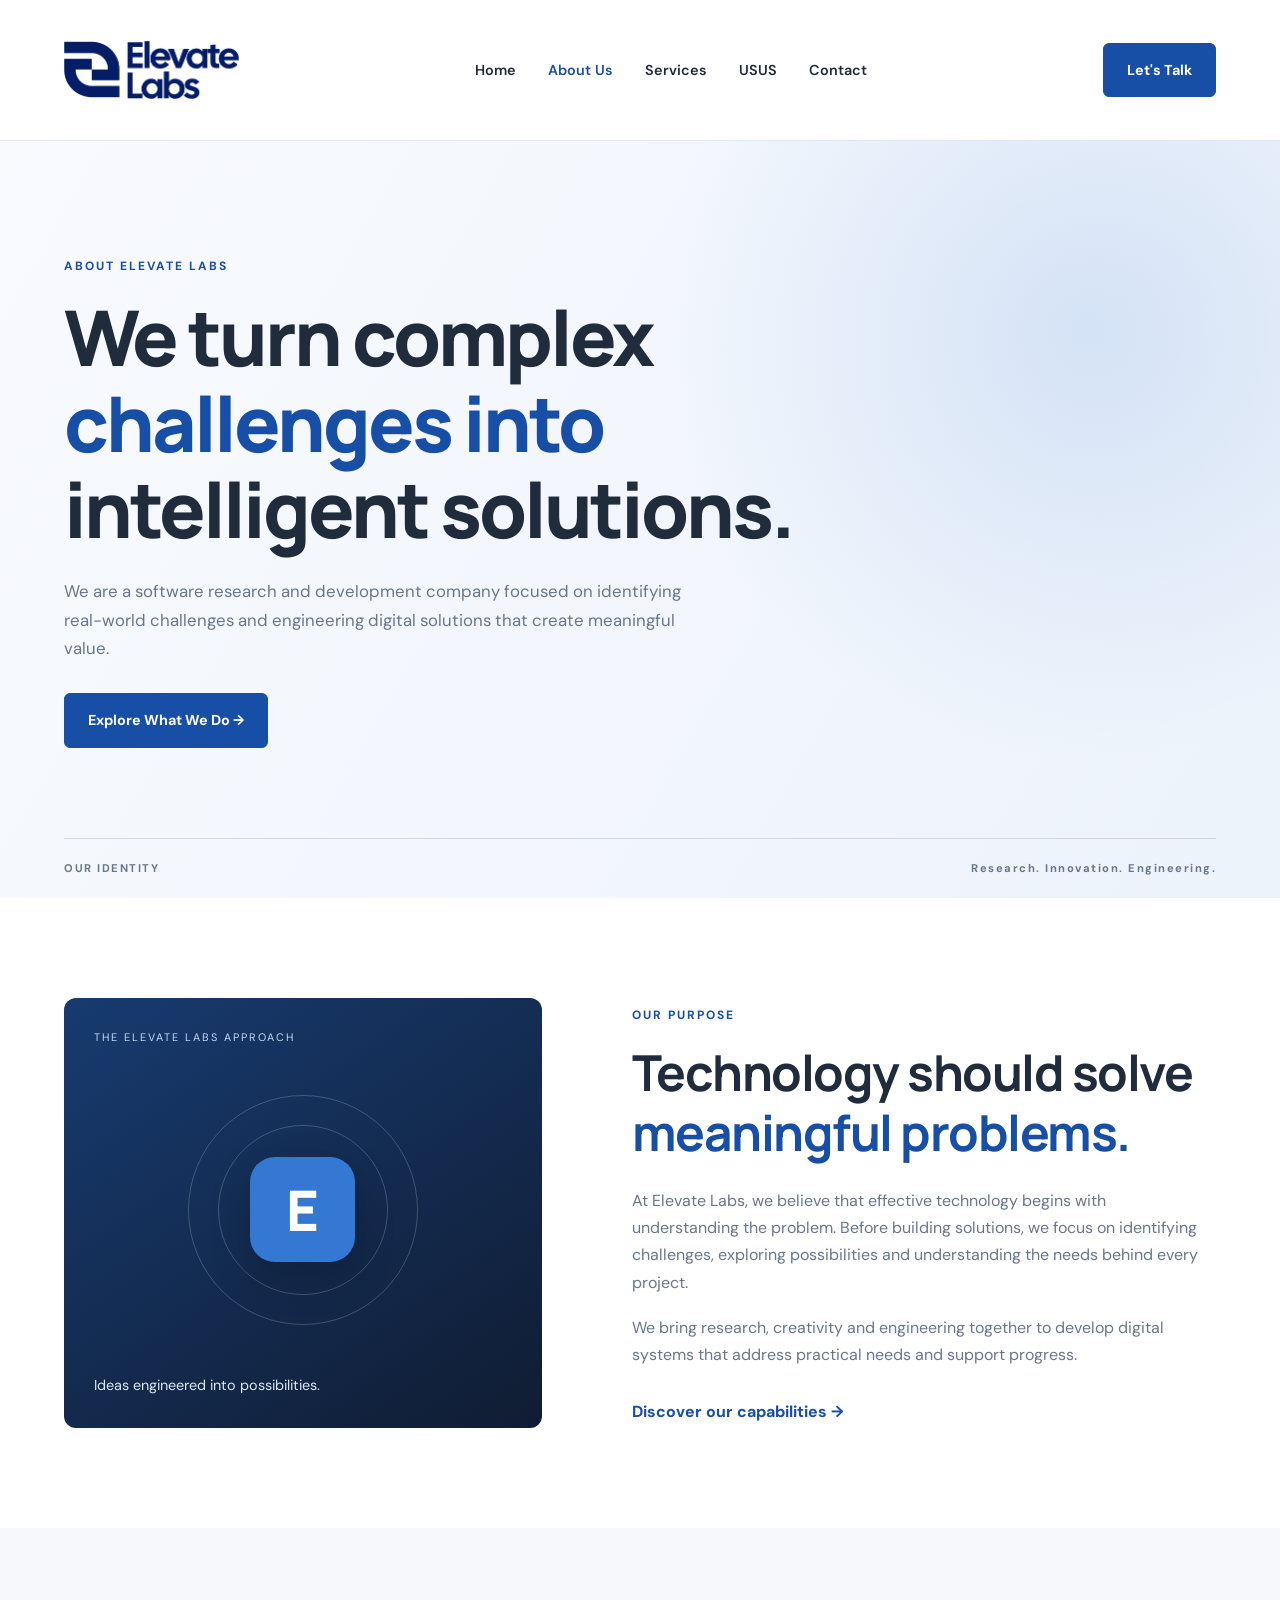
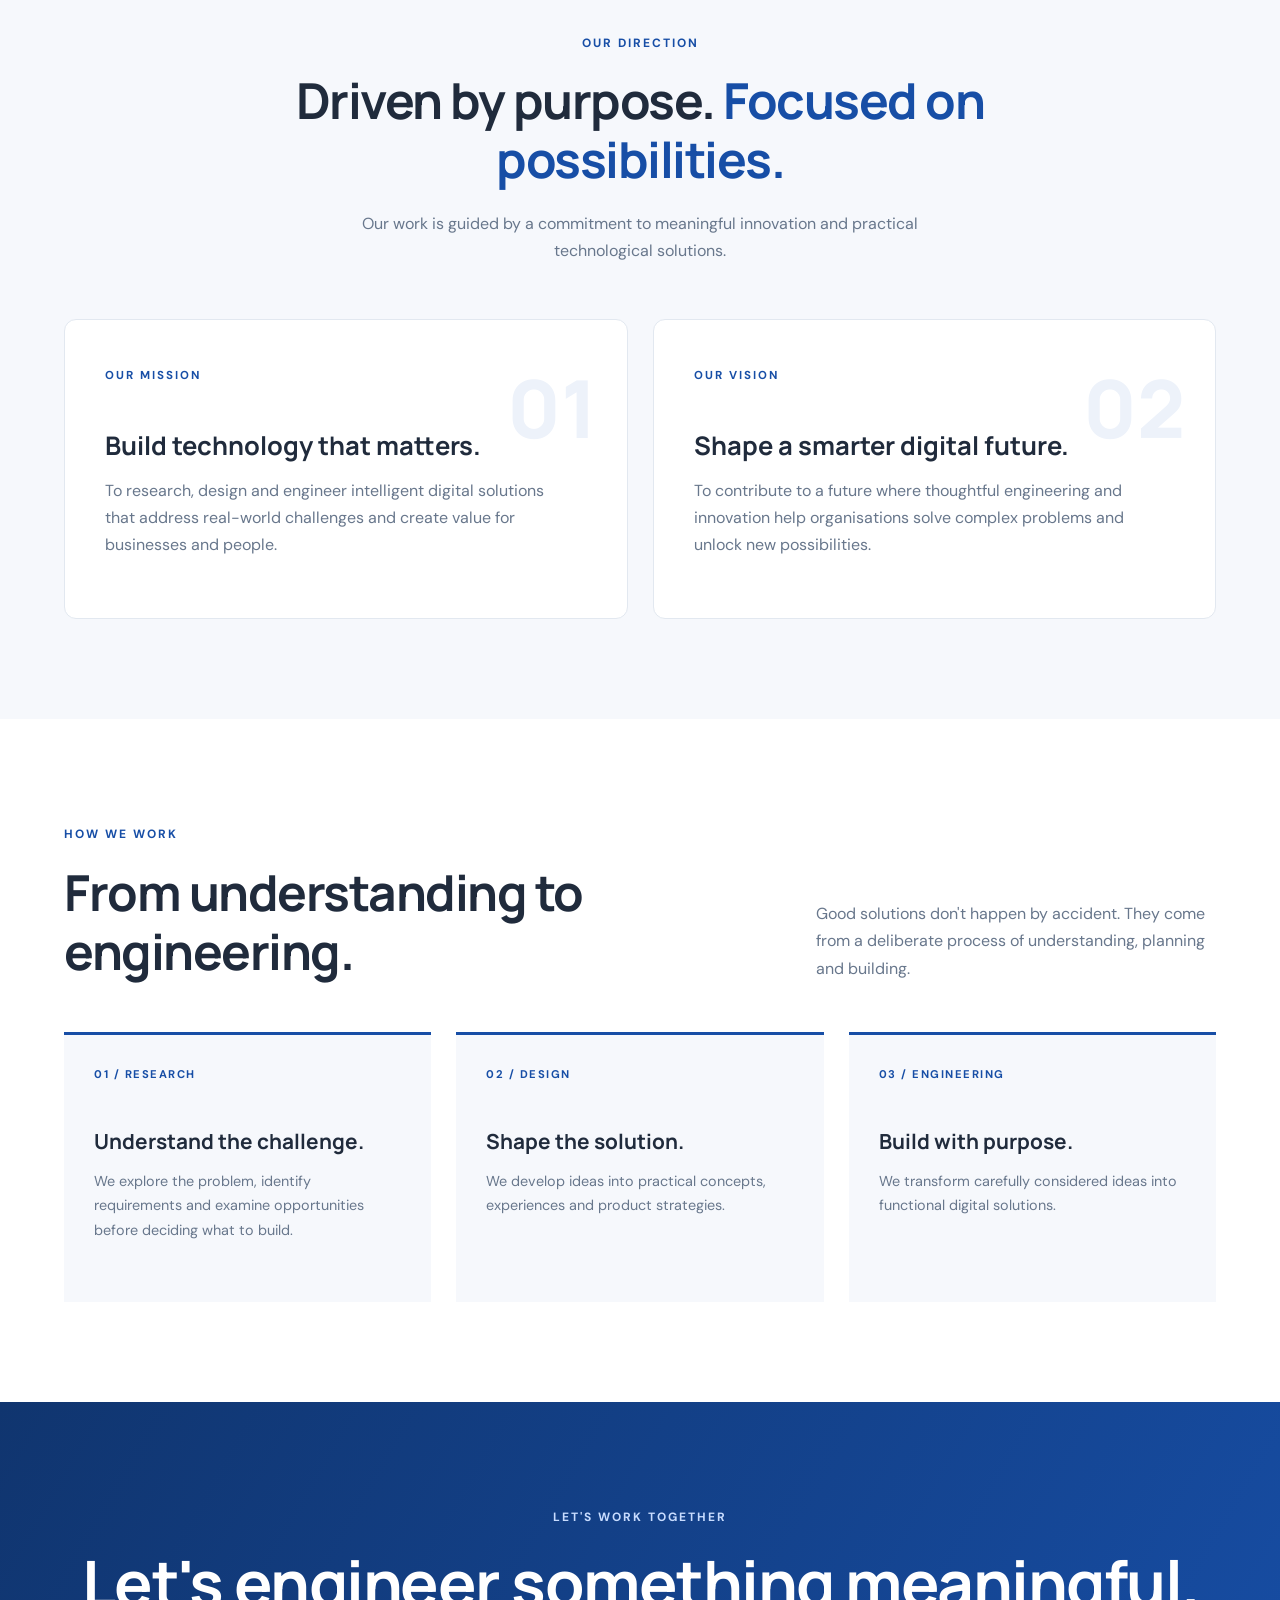
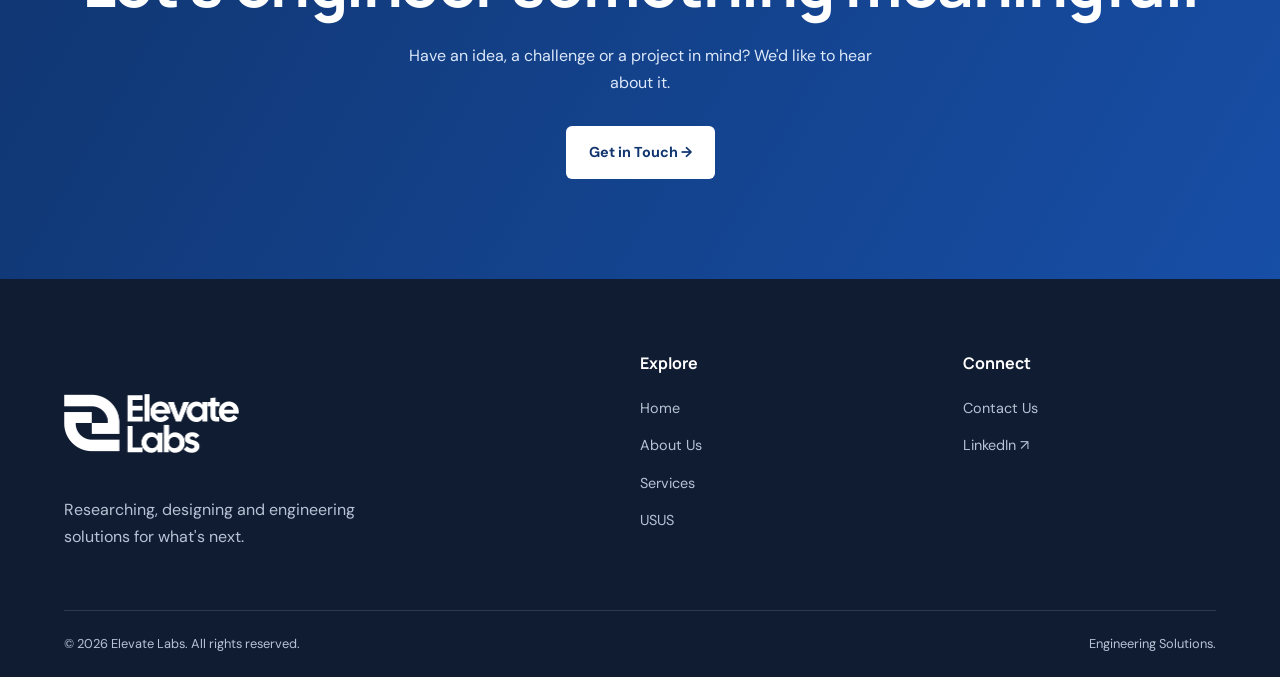
==== commit 49d7b2db: "services" ====
--- a/about.html
+++ b/about.html
@@ -30,7 +30,7 @@
         <nav class="navbar container">
 
             <a href="index.html" class="logo">
-                <img src="/images/image.png" alt="Elevate Labs logo">
+                <img src="/images/img.png" alt="Elevate Labs logo">
             </a>
 
             <button
@@ -357,7 +357,7 @@
             <div class="footer-brand">
 
                 <a href="index.html" class="logo">
-                    <img src="/images/image.png" alt="Elevate Labs logo">
+                    <img src="/images/imgs.png" alt="Elevate Labs logo">
                 </a>
 
                 <p>
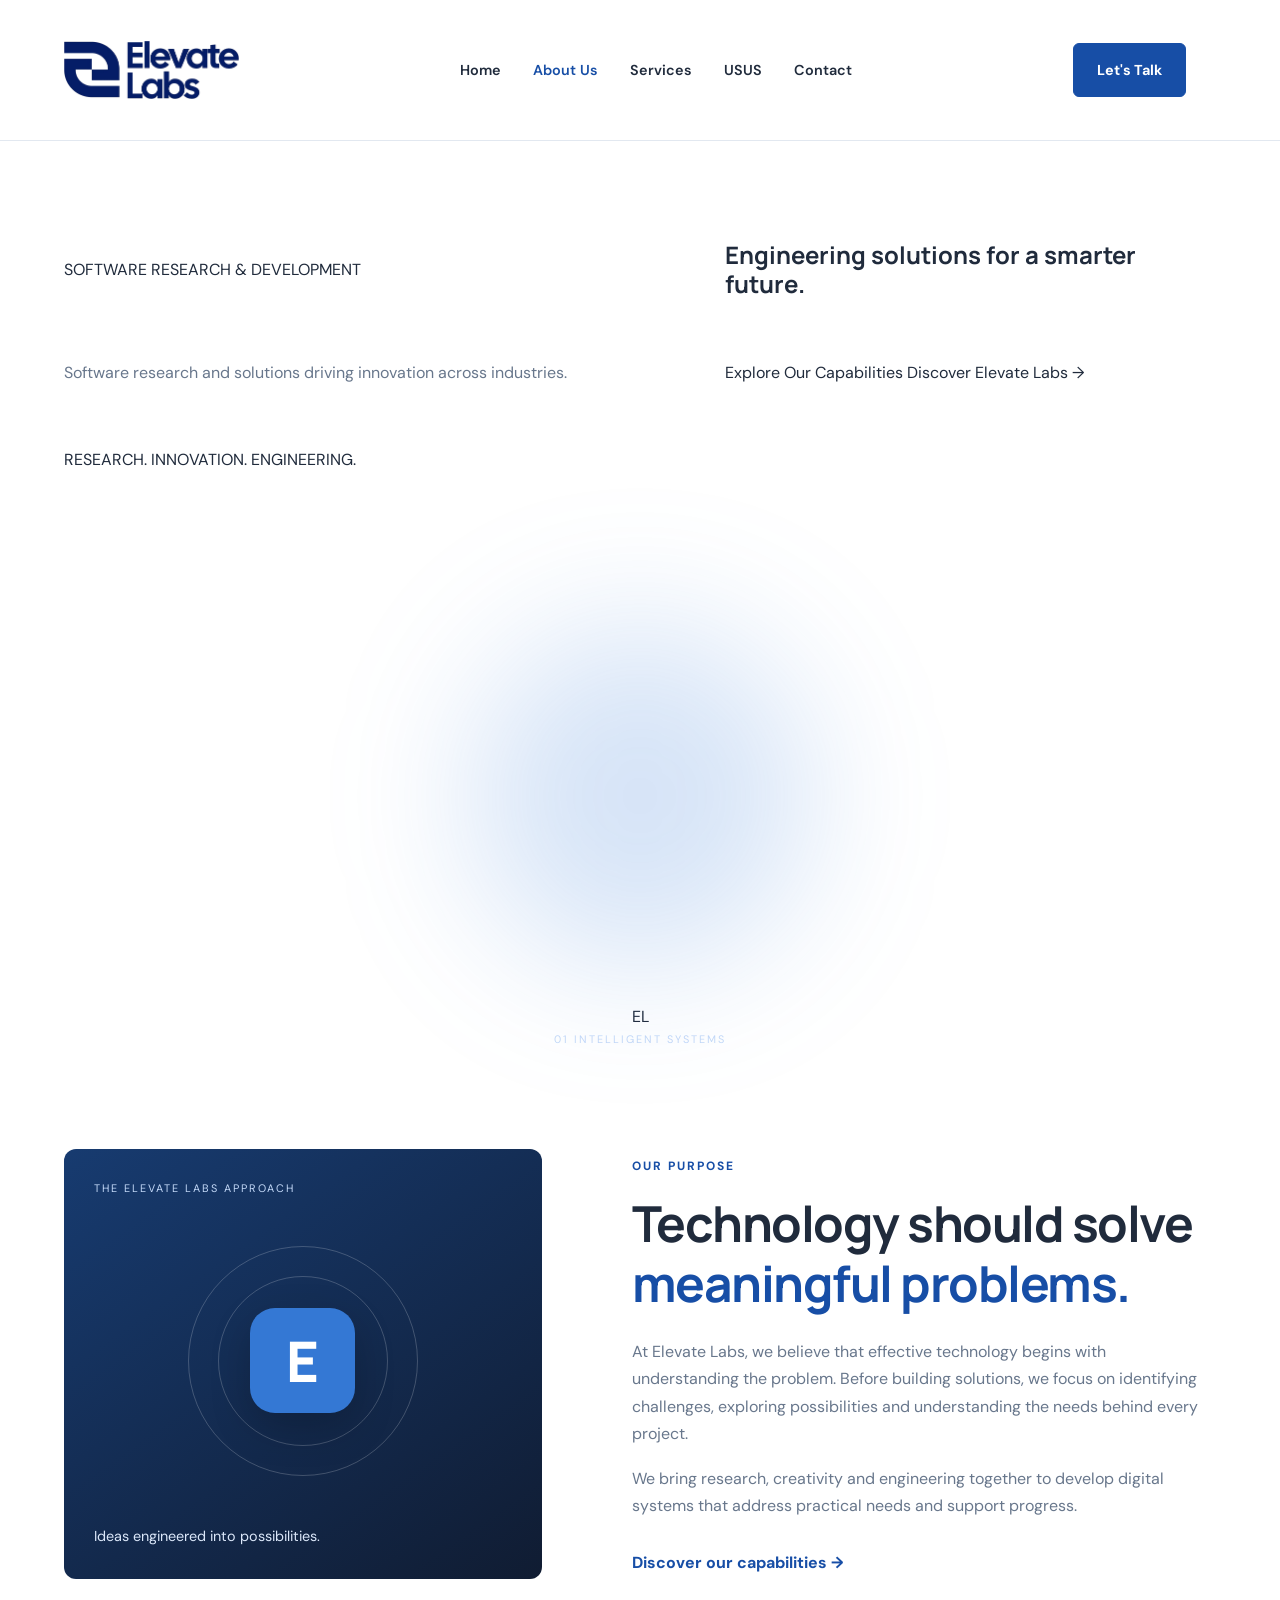
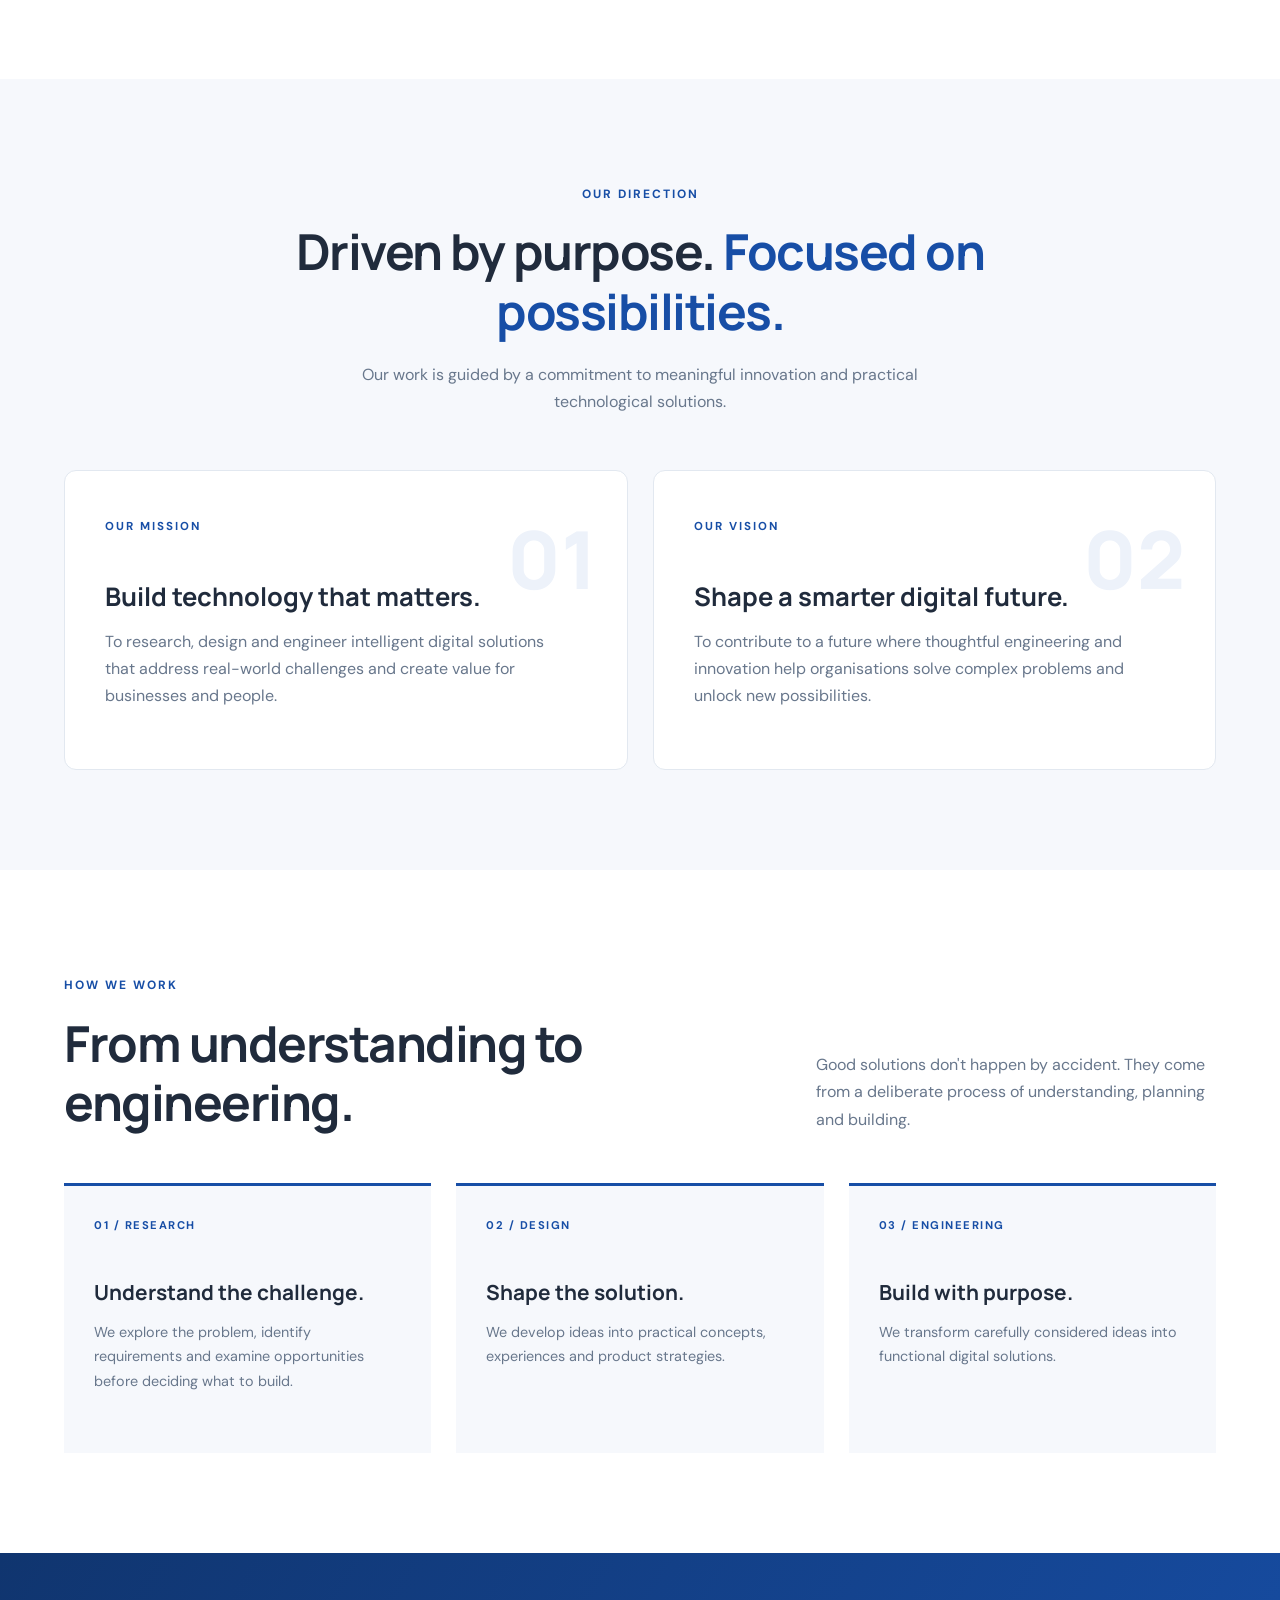
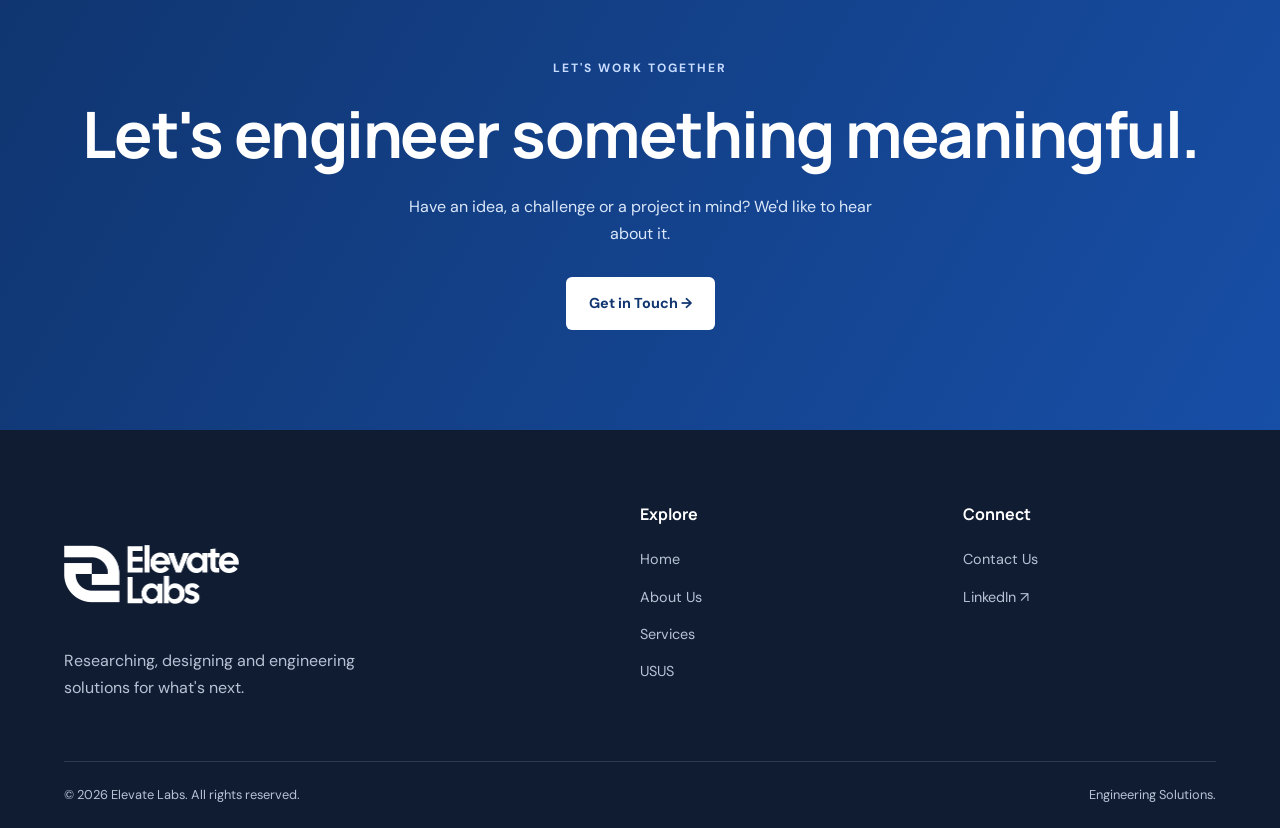
==== commit 314320e5: "commitment" ====
--- a/about.html
+++ b/about.html
@@ -76,37 +76,72 @@
     <main>
 
         <!-- ABOUT HERO -->
-        <section class="about-hero">
-
-            <div class="container about-hero-content">
-
-                <span class="eyebrow">ABOUT ELEVATE LABS</span>
-
-                <h1>
-                    We turn complex
-                    <span>challenges into</span>
-                    intelligent solutions.
-                </h1>
-
-                <p>
-                    We are a software research and development company
-                    focused on identifying real-world challenges and
-                    engineering digital solutions that create meaningful
-                    value.
-                </p>
-
-                <a href="services.html" class="btn btn-primary">
-                    Explore What We Do &rarr;
+       
+<!-- HERO SECTION -->
+<section class="home-hero">
+
+    <div class="home-hero-container container">
+
+        <!-- LEFT CONTENT -->
+        <div class="hero-content">
+
+            <span class="hero-label">
+                SOFTWARE RESEARCH & DEVELOPMENT
+            </span>
+
+            <h1>
+                Engineering solutions
+                for a <span>smarter future.</span>
+            </h1>
+
+            <p>
+                Software research and solutions driving
+                innovation across industries.
+            </p>
+
+            <div class="hero-actions">
+
+                <a href="services.html" class="hero-button">
+                    Explore Our Capabilities
                 </a>
 
-            </div>
-
-            <div class="about-hero-bottom container">
-                <span>OUR IDENTITY</span>
-                <span>Research. Innovation. Engineering.</span>
-            </div>
-
-        </section>
+                <a href="about.html" class="hero-text-link">
+                    Discover Elevate Labs →
+                </a>
+
+            </div>
+
+            <div class="hero-bottom-text">
+                RESEARCH. INNOVATION. ENGINEERING.
+            </div>
+
+        </div>
+
+
+        <!-- RIGHT VISUAL -->
+        <div class="hero-visual">
+
+            <div class="visual-glow"></div>
+
+            <div class="hero-orbit orbit-one"></div>
+            <div class="hero-orbit orbit-two"></div>
+            <div class="hero-orbit orbit-three"></div>
+
+            <div class="hero-core">
+                <span>EL</span>
+            </div>
+
+            <div class="visual-caption">
+                <span>01</span>
+                <span>INTELLIGENT SYSTEMS</span>
+            </div>
+
+        </div>
+
+    </div>
+
+</section>
+
 
 
         <!-- COMPANY PURPOSE -->
@@ -357,7 +392,7 @@
             <div class="footer-brand">
 
                 <a href="index.html" class="logo">
-                    <img src="/images/imgs.png" alt="Elevate Labs logo">
+                    <img src="/images/imgs2.png" alt="Elevate Labs logo">
                 </a>
 
                 <p>
--- a/style.css
+++ b/style.css
@@ -140,6 +140,7 @@
     background: var(--primary);
     color: var(--white);
     border: 1px solid var(--primary);
+    margin-right: 30px;
 }
 
 .btn-primary:hover {
@@ -215,6 +216,7 @@
     display: flex;
     align-items: center;
     gap: 32px;
+    list-style: none;
 }
 
 .nav-links a {
@@ -743,6 +745,7 @@
 
     .navbar {
         min-height: 72px;
+        position: relative;
     }
 
     .logo img {
@@ -760,7 +763,7 @@
 
     .nav-links {
         position: absolute;
-        top: 72px;
+        top: 100%;
         left: 0;
         width: 100%;
         display: none;
@@ -771,6 +774,7 @@
         background: var(--white);
         border-bottom: 1px solid var(--border);
         box-shadow: var(--shadow);
+        z-index: 100;
     }
 
     .nav-links.show {
